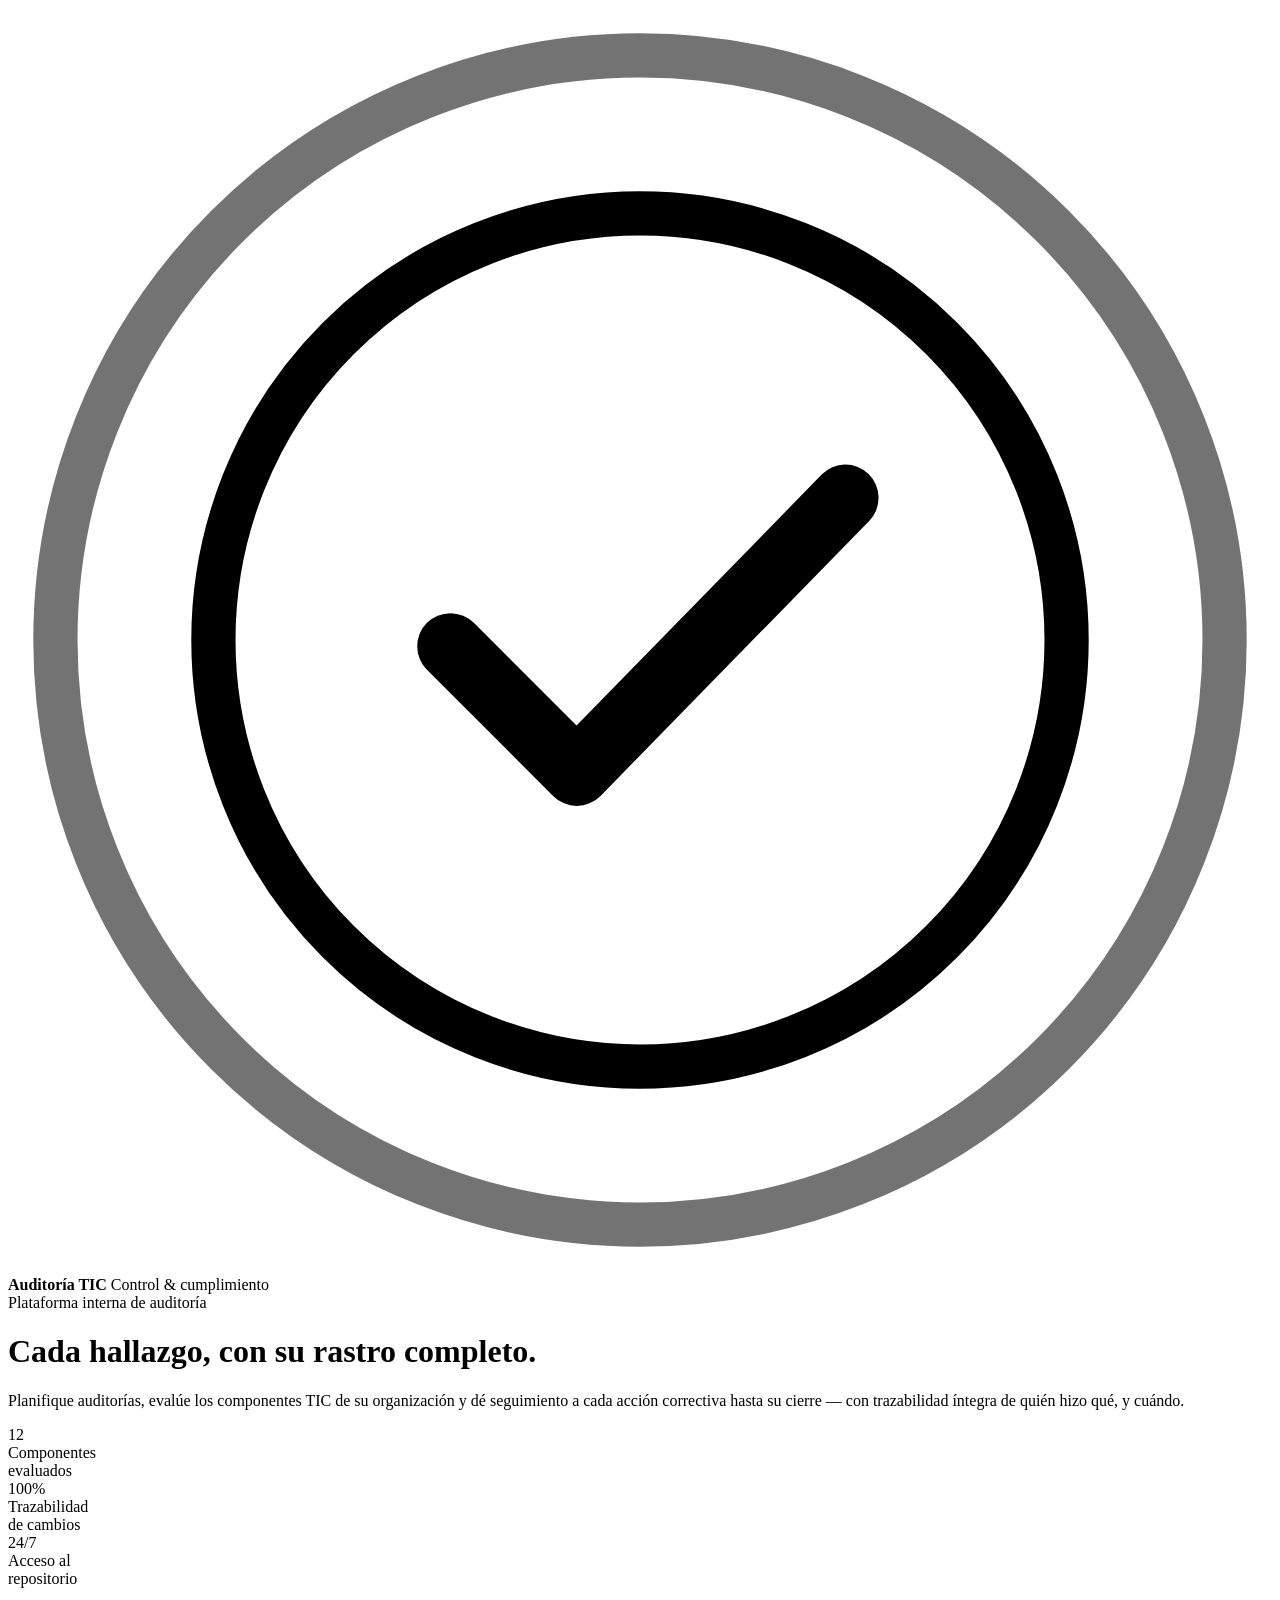
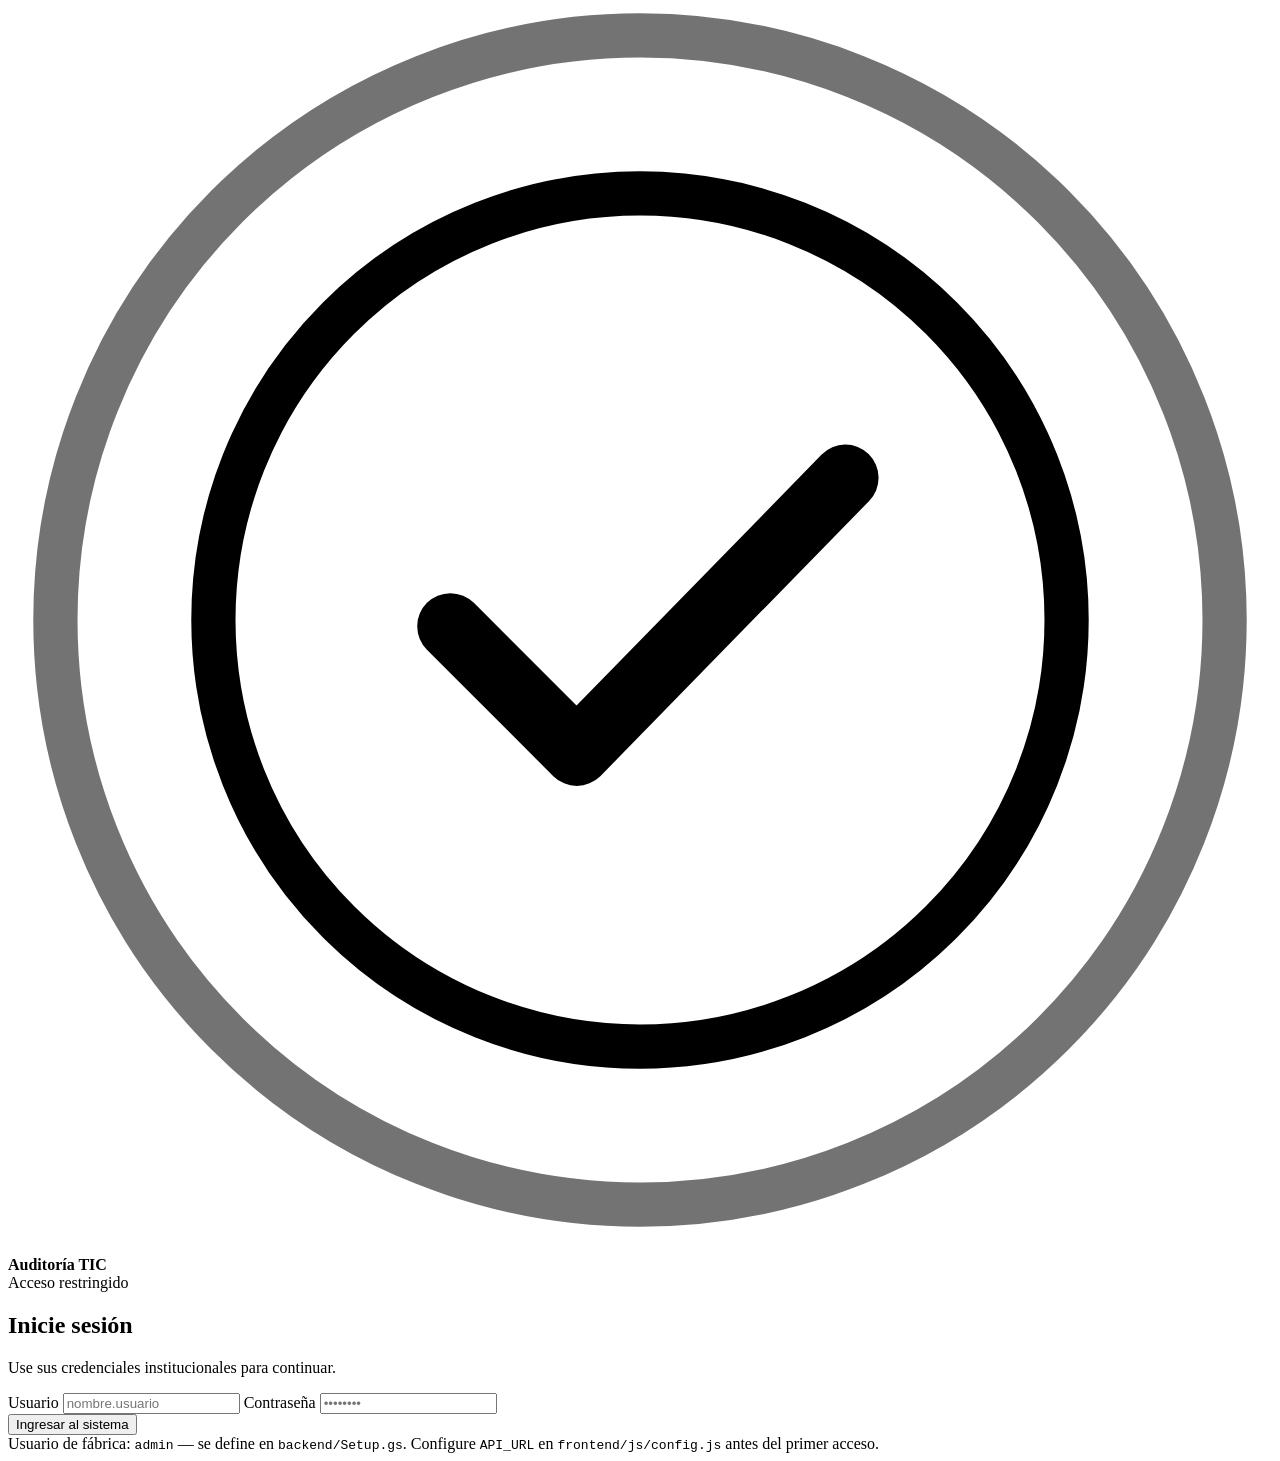
==== index.html @ 48dc1061 "Add files via upload" ====
<!DOCTYPE html>
<html lang="es">
<head>
<meta charset="UTF-8">
<meta name="viewport" content="width=device-width, initial-scale=1.0">
<title>Auditoría TIC · Acceso al sistema</title>
<link rel="preconnect" href="https://fonts.googleapis.com">
<link href="https://fonts.googleapis.com/css2?family=Fraunces:opsz,wght@9..144,500;9..144,600&family=Inter:wght@400;500;600;700&family=IBM+Plex+Mono:wght@500;600&display=swap" rel="stylesheet">
<link rel="stylesheet" href="css/style.css">
</head>
<body>
<div class="login-shell">

  <!-- Panel de marca -->
  <div class="login-panel">
    <div class="login-panel__brand">
      <svg class="sello" viewBox="0 0 40 40" fill="none" xmlns="http://www.w3.org/2000/svg">
        <circle cx="20" cy="20" r="18.5" stroke="currentColor" stroke-width="1.4" opacity=".55"/>
        <circle cx="20" cy="20" r="13.5" stroke="currentColor" stroke-width="1.4"/>
        <path d="M14 20.2L18 24.2L26.5 15.5" stroke="currentColor" stroke-width="2.1" stroke-linecap="round" stroke-linejoin="round"/>
      </svg>
      <div>
        <strong>Auditoría TIC</strong>
        <span>Control &amp; cumplimiento</span>
      </div>
    </div>

    <div class="login-panel__hero">
      <div class="eyebrow">Plataforma interna de auditoría</div>
      <h1>Cada hallazgo, con su rastro completo.</h1>
      <p>Planifique auditorías, evalúe los componentes TIC de su organización y dé seguimiento a cada
        acción correctiva hasta su cierre — con trazabilidad íntegra de quién hizo qué, y cuándo.</p>
    </div>

    <div class="login-panel__meta">
      <div><div class="n">12</div><div class="t">Componentes<br>evaluados</div></div>
      <div><div class="n">100%</div><div class="t">Trazabilidad<br>de cambios</div></div>
      <div><div class="n">24/7</div><div class="t">Acceso al<br>repositorio</div></div>
    </div>
  </div>

  <!-- Formulario -->
  <div class="login-form-wrap">
    <div class="login-card">
      <div class="mobile-brand">
        <svg class="sello" viewBox="0 0 40 40" fill="none" xmlns="http://www.w3.org/2000/svg">
          <circle cx="20" cy="20" r="18.5" stroke="currentColor" stroke-width="1.4" opacity=".55"/>
          <circle cx="20" cy="20" r="13.5" stroke="currentColor" stroke-width="1.4"/>
          <path d="M14 20.2L18 24.2L26.5 15.5" stroke="currentColor" stroke-width="2.1" stroke-linecap="round" stroke-linejoin="round"/>
        </svg>
        <strong>Auditoría TIC</strong>
      </div>

      <div class="eyebrow">Acceso restringido</div>
      <h2>Inicie sesión</h2>
      <p class="sub">Use sus credenciales institucionales para continuar.</p>

      <form id="form-login">
        <label for="usuario">Usuario</label>
        <input type="text" id="usuario" placeholder="nombre.usuario" required autocomplete="username">

        <label for="password">Contraseña</label>
        <input type="password" id="password" placeholder="••••••••" required autocomplete="current-password">

        <div class="login-error" id="login-error"></div>

        <button type="submit" class="btn acento login-submit" id="btn-login">
          Ingresar al sistema
        </button>
      </form>

      <div class="login-hint">
        Usuario de fábrica: <code>admin</code> — se define en <code>backend/Setup.gs</code>.
        Configure <code>API_URL</code> en <code>frontend/js/config.js</code> antes del primer acceso.
      </div>
    </div>
  </div>

</div>

<script src="js/config.js"></script>
<script>
  if (localStorage.getItem('tic_token')) {
    window.location.href = 'dashboard.html';
  }

  document.getElementById('form-login').addEventListener('submit', async (ev) => {
    ev.preventDefault();
    const btn = document.getElementById('btn-login');
    const errorBox = document.getElementById('login-error');
    errorBox.style.display = 'none';

    const usuario = document.getElementById('usuario').value.trim();
    const password = document.getElementById('password').value;

    btn.disabled = true;
    btn.innerHTML = '<span class="spinner"></span> Ingresando...';

    try {
      const resp = await llamarAPI('login', { usuario, password });
      localStorage.setItem('tic_token', resp.token);
      localStorage.setItem('tic_usuario', JSON.stringify(resp.usuario));
      window.location.href = 'dashboard.html';
    } catch (err) {
      errorBox.textContent = err.message;
      errorBox.style.display = 'block';
      btn.disabled = false;
      btn.innerHTML = 'Ingresar al sistema';
    }
  });
</script>
</body>
</html>
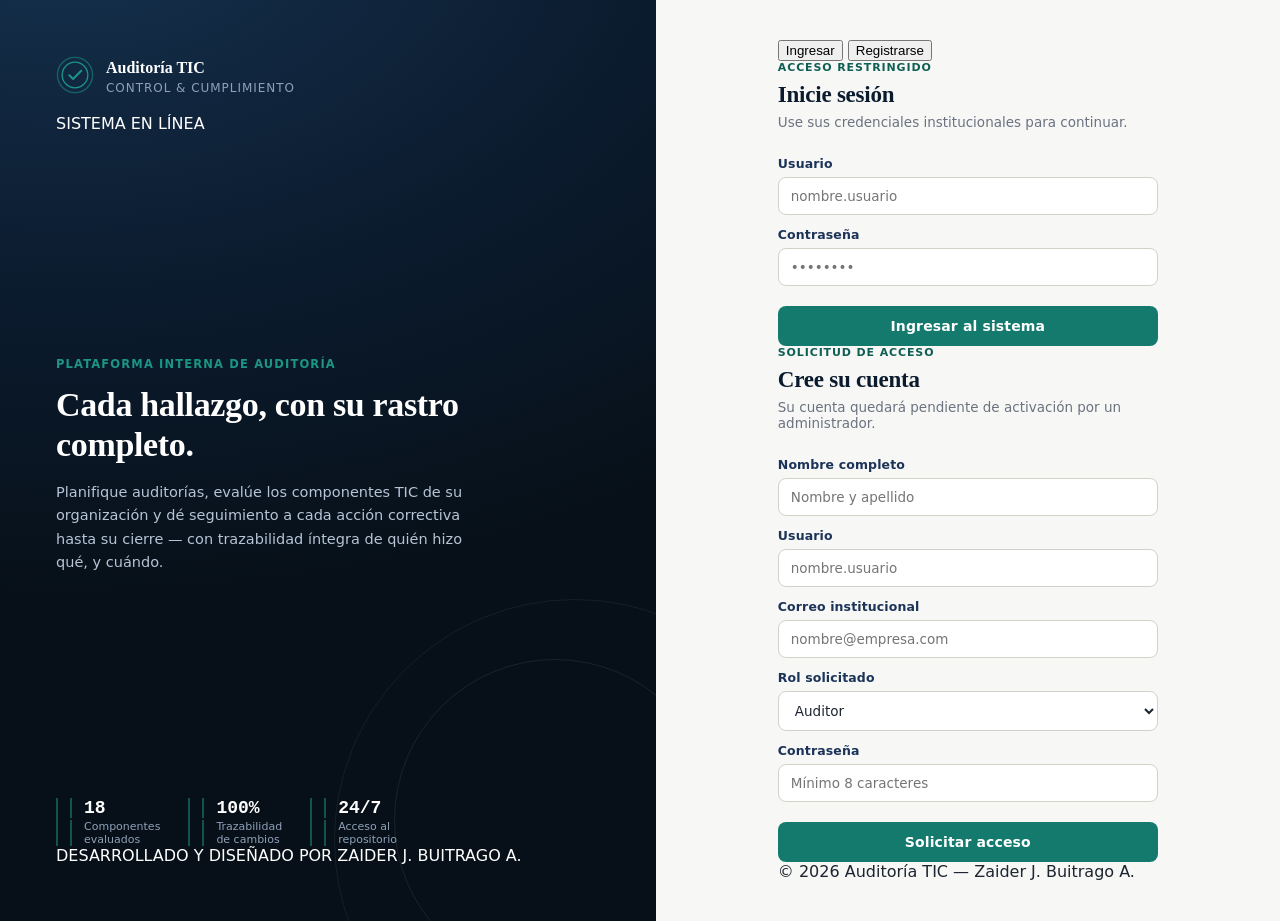
==== commit f18420e5: "index.html" ====
--- a/index.html
+++ b/index.html
@@ -13,15 +13,23 @@
 
   <!-- Panel de marca -->
   <div class="login-panel">
-    <div class="login-panel__brand">
-      <svg class="sello" viewBox="0 0 40 40" fill="none" xmlns="http://www.w3.org/2000/svg">
-        <circle cx="20" cy="20" r="18.5" stroke="currentColor" stroke-width="1.4" opacity=".55"/>
-        <circle cx="20" cy="20" r="13.5" stroke="currentColor" stroke-width="1.4"/>
-        <path d="M14 20.2L18 24.2L26.5 15.5" stroke="currentColor" stroke-width="2.1" stroke-linecap="round" stroke-linejoin="round"/>
-      </svg>
-      <div>
-        <strong>Auditoría TIC</strong>
-        <span>Control &amp; cumplimiento</span>
+    <div>
+      <div class="login-panel__brand">
+        <div class="sello-halo">
+          <svg class="sello" viewBox="0 0 40 40" fill="none" xmlns="http://www.w3.org/2000/svg">
+            <circle cx="20" cy="20" r="18.5" stroke="currentColor" stroke-width="1.4" opacity=".55"/>
+            <circle cx="20" cy="20" r="13.5" stroke="currentColor" stroke-width="1.4"/>
+            <path d="M14 20.2L18 24.2L26.5 15.5" stroke="currentColor" stroke-width="2.1" stroke-linecap="round" stroke-linejoin="round"/>
+          </svg>
+        </div>
+        <div>
+          <strong>Auditoría TIC</strong>
+          <span>Control &amp; cumplimiento</span>
+        </div>
+      </div>
+
+      <div class="status-pill" style="margin-top:16px;">
+        <span class="punto"></span> SISTEMA EN LÍNEA
       </div>
     </div>
 
@@ -32,10 +40,13 @@
         acción correctiva hasta su cierre — con trazabilidad íntegra de quién hizo qué, y cuándo.</p>
     </div>
 
-    <div class="login-panel__meta">
-      <div><div class="n">12</div><div class="t">Componentes<br>evaluados</div></div>
-      <div><div class="n">100%</div><div class="t">Trazabilidad<br>de cambios</div></div>
-      <div><div class="n">24/7</div><div class="t">Acceso al<br>repositorio</div></div>
+    <div>
+      <div class="login-panel__meta">
+        <div><div class="n">18</div><div class="t">Componentes<br>evaluados</div></div>
+        <div><div class="n">100%</div><div class="t">Trazabilidad<br>de cambios</div></div>
+        <div><div class="n">24/7</div><div class="t">Acceso al<br>repositorio</div></div>
+      </div>
+      <div class="login-panel__credito">DESARROLLADO Y DISEÑADO POR ZAIDER J. BUITRAGO A.</div>
     </div>
   </div>
 
@@ -51,28 +62,68 @@
         <strong>Auditoría TIC</strong>
       </div>
 
-      <div class="eyebrow">Acceso restringido</div>
-      <h2>Inicie sesión</h2>
-      <p class="sub">Use sus credenciales institucionales para continuar.</p>
-
-      <form id="form-login">
-        <label for="usuario">Usuario</label>
-        <input type="text" id="usuario" placeholder="nombre.usuario" required autocomplete="username">
-
-        <label for="password">Contraseña</label>
-        <input type="password" id="password" placeholder="••••••••" required autocomplete="current-password">
-
-        <div class="login-error" id="login-error"></div>
-
-        <button type="submit" class="btn acento login-submit" id="btn-login">
-          Ingresar al sistema
-        </button>
-      </form>
-
-      <div class="login-hint">
-        Usuario de fábrica: <code>admin</code> — se define en <code>backend/Setup.gs</code>.
-        Configure <code>API_URL</code> en <code>frontend/js/config.js</code> antes del primer acceso.
-      </div>
+      <div class="login-tabs">
+        <button type="button" id="tab-ingresar" class="activa" onclick="cambiarPestana('ingresar')">Ingresar</button>
+        <button type="button" id="tab-registro" onclick="cambiarPestana('registro')">Registrarse</button>
+      </div>
+
+      <!-- Vista: Ingresar -->
+      <div id="vista-ingresar">
+        <div class="eyebrow">Acceso restringido</div>
+        <h2>Inicie sesión</h2>
+        <p class="sub">Use sus credenciales institucionales para continuar.</p>
+
+        <form id="form-login">
+          <label for="usuario">Usuario</label>
+          <input type="text" id="usuario" placeholder="nombre.usuario" required autocomplete="username">
+
+          <label for="password">Contraseña</label>
+          <input type="password" id="password" placeholder="••••••••" required autocomplete="current-password">
+
+          <div class="login-error" id="login-error"></div>
+
+          <button type="submit" class="btn acento login-submit" id="btn-login">
+            Ingresar al sistema
+          </button>
+        </form>
+      </div>
+
+      <!-- Vista: Registrarse -->
+      <div id="vista-registro" class="login-panel-oculto">
+        <div class="eyebrow">Solicitud de acceso</div>
+        <h2>Cree su cuenta</h2>
+        <p class="sub">Su cuenta quedará pendiente de activación por un administrador.</p>
+
+        <form id="form-registro">
+          <label for="reg-nombre">Nombre completo</label>
+          <input type="text" id="reg-nombre" required placeholder="Nombre y apellido">
+
+          <label for="reg-usuario">Usuario</label>
+          <input type="text" id="reg-usuario" required placeholder="nombre.usuario" autocomplete="username">
+
+          <label for="reg-correo">Correo institucional</label>
+          <input type="email" id="reg-correo" placeholder="nombre@empresa.com">
+
+          <label for="reg-rol">Rol solicitado</label>
+          <select id="reg-rol">
+            <option value="Auditor">Auditor</option>
+            <option value="Responsable de Área">Responsable de Área</option>
+            <option value="Consulta">Consulta</option>
+          </select>
+
+          <label for="reg-password">Contraseña</label>
+          <input type="password" id="reg-password" required placeholder="Mínimo 8 caracteres" autocomplete="new-password">
+
+          <div class="login-error" id="registro-error"></div>
+          <div class="login-exito" id="registro-exito"></div>
+
+          <button type="submit" class="btn acento login-submit" id="btn-registro">
+            Solicitar acceso
+          </button>
+        </form>
+      </div>
+
+      <div class="login-footer-credito">© 2026 Auditoría TIC — Zaider J. Buitrago A.</div>
     </div>
   </div>
 
@@ -82,6 +133,13 @@
 <script>
   if (localStorage.getItem('tic_token')) {
     window.location.href = 'dashboard.html';
+  }
+
+  function cambiarPestana(vista) {
+    document.getElementById('vista-ingresar').classList.toggle('login-panel-oculto', vista !== 'ingresar');
+    document.getElementById('vista-registro').classList.toggle('login-panel-oculto', vista !== 'registro');
+    document.getElementById('tab-ingresar').classList.toggle('activa', vista === 'ingresar');
+    document.getElementById('tab-registro').classList.toggle('activa', vista === 'registro');
   }
 
   document.getElementById('form-login').addEventListener('submit', async (ev) => {
@@ -108,6 +166,39 @@
       btn.innerHTML = 'Ingresar al sistema';
     }
   });
+
+  document.getElementById('form-registro').addEventListener('submit', async (ev) => {
+    ev.preventDefault();
+    const btn = document.getElementById('btn-registro');
+    const errorBox = document.getElementById('registro-error');
+    const exitoBox = document.getElementById('registro-exito');
+    errorBox.style.display = 'none';
+    exitoBox.style.display = 'none';
+
+    const datos = {
+      nombre: document.getElementById('reg-nombre').value.trim(),
+      usuario: document.getElementById('reg-usuario').value.trim(),
+      correo: document.getElementById('reg-correo').value.trim(),
+      rol: document.getElementById('reg-rol').value,
+      password: document.getElementById('reg-password').value
+    };
+
+    btn.disabled = true;
+    btn.innerHTML = '<span class="spinner"></span> Enviando...';
+
+    try {
+      const resp = await llamarAPI('registrarSolicitud', datos);
+      exitoBox.textContent = resp.mensaje || 'Solicitud enviada correctamente.';
+      exitoBox.style.display = 'block';
+      document.getElementById('form-registro').reset();
+    } catch (err) {
+      errorBox.textContent = err.message;
+      errorBox.style.display = 'block';
+    } finally {
+      btn.disabled = false;
+      btn.innerHTML = 'Solicitar acceso';
+    }
+  });
 </script>
 </body>
 </html>
--- a/css/style.css
+++ b/css/style.css
@@ -0,0 +1,286 @@
+/* ============================================================
+   SISTEMA DE AUDITORÍA TIC — Sistema de diseño
+   Paleta: tinta marino + sello verde-azulado (verificación)
+   Tipografía: Fraunces (display) · Inter (UI) · IBM Plex Mono (códigos)
+   ============================================================ */
+
+:root {
+  /* Tinta / marino */
+  --ink-900: #0B1B2E;
+  --ink-800: #122540;
+  --ink-700: #1B3358;
+  --ink-600: #274873;
+  --ink-100: #EAEEF4;
+
+  /* Acento — sello de verificación */
+  --seal-700: #0F5F55;
+  --seal-600: #157A6E;
+  --seal-500: #1C9587;
+  --seal-100: #E3F2EF;
+
+  /* Papel / neutros */
+  --paper-0: #F7F7F5;
+  --paper-50: #FFFFFF;
+  --line: #E4E3DD;
+  --line-strong: #D3D1C8;
+  --text: #1C2430;
+  --muted: #6B7280;
+  --muted-2: #8A8F98;
+
+  /* Semáforo de riesgo / estado */
+  --red-600: #C1443A;
+  --red-100: #FBEAE8;
+  --amber-600: #B8790C;
+  --amber-100: #FBF1DF;
+  --green-600: #1E8E5A;
+  --green-100: #E5F5EC;
+
+  --radio: 10px;
+  --radio-lg: 16px;
+  --sombra: 0 1px 2px rgba(11, 27, 46, .05), 0 6px 20px rgba(11, 27, 46, .06);
+  --sombra-lg: 0 24px 60px rgba(11, 27, 46, .22);
+
+  --f-display: 'Fraunces', Georgia, 'Times New Roman', serif;
+  --f-cuerpo: 'Inter', system-ui, -apple-system, Roboto, Helvetica, Arial, sans-serif;
+  --f-mono: 'IBM Plex Mono', 'SFMono-Regular', Consolas, monospace;
+}
+
+* { box-sizing: border-box; }
+
+html, body {
+  margin: 0; padding: 0;
+  font-family: var(--f-cuerpo);
+  background: var(--paper-0);
+  color: var(--text);
+  -webkit-font-smoothing: antialiased;
+}
+
+h1, h2, h3 { font-family: var(--f-display); font-weight: 600; letter-spacing: -.01em; color: var(--ink-900); }
+code, .mono { font-family: var(--f-mono); }
+
+a { color: var(--seal-700); text-decoration: none; }
+a:hover { text-decoration: underline; }
+
+:focus-visible { outline: 2px solid var(--seal-500); outline-offset: 2px; }
+
+/* ---------- Layout con barra lateral ---------- */
+.app-shell { display: flex; min-height: 100vh; }
+
+.sidebar {
+  width: 258px; flex-shrink: 0;
+  background: linear-gradient(185deg, var(--ink-900) 0%, #081422 100%);
+  color: var(--ink-100);
+  display: flex; flex-direction: column;
+  position: sticky; top: 0; height: 100vh;
+  border-right: 1px solid rgba(255,255,255,.04);
+}
+
+.sidebar__brand {
+  padding: 24px 22px 20px;
+  border-bottom: 1px solid rgba(255,255,255,.08);
+  display: flex; align-items: center; gap: 11px;
+}
+.sidebar__brand .sello { width: 34px; height: 34px; flex-shrink: 0; color: var(--seal-500); }
+.sidebar__brand h1 { font-size: 15px; margin: 0; font-weight: 600; letter-spacing: .01em; color: #fff; font-family: var(--f-display); }
+.sidebar__brand span { font-size: 11px; color: #8FA0B8; letter-spacing: .03em; text-transform: uppercase; }
+
+.sidebar__nav { flex: 1; padding: 16px 12px; overflow-y: auto; }
+.sidebar__nav a {
+  display: flex; align-items: center; gap: 11px;
+  padding: 10px 12px; margin-bottom: 2px;
+  border-radius: 8px; color: #A9B7CB; font-size: 13.5px; font-weight: 500;
+  text-decoration: none; border-left: 2px solid transparent;
+}
+.sidebar__nav a svg { width: 17px; height: 17px; flex-shrink: 0; opacity: .85; }
+.sidebar__nav a:hover { background: rgba(255,255,255,.05); color: #fff; }
+.sidebar__nav a.activo { background: rgba(28,149,135,.16); color: #fff; border-left-color: var(--seal-500); }
+.sidebar__nav a.activo svg { opacity: 1; color: var(--seal-500); }
+
+.sidebar__user {
+  padding: 16px 20px; border-top: 1px solid rgba(255,255,255,.08);
+  font-size: 11.5px; color: #8FA0B8;
+}
+.sidebar__user strong { color: #fff; display: block; font-size: 13.5px; font-weight: 600; margin-bottom: 1px; }
+.sidebar__user button {
+  margin-top: 10px; width: 100%; padding: 8px; font-size: 12px; font-weight: 500;
+  border-radius: 7px; border: 1px solid rgba(255,255,255,.14);
+  background: transparent; color: #A9B7CB; cursor: pointer; font-family: var(--f-cuerpo);
+}
+.sidebar__user button:hover { background: rgba(255,255,255,.07); color: #fff; }
+
+.main { flex: 1; min-width: 0; display: flex; flex-direction: column; }
+
+.topbar {
+  background: var(--paper-50); border-bottom: 1px solid var(--line);
+  padding: 20px 32px; display: flex; align-items: center; justify-content: space-between;
+  position: sticky; top: 0; z-index: 5;
+}
+.topbar h2 { margin: 0; font-size: 21px; }
+.topbar p { margin: 3px 0 0; font-size: 13px; color: var(--muted); }
+
+.contenido { padding: 26px 32px 52px; max-width: 1320px; }
+
+/* ---------- Tarjetas ---------- */
+.card {
+  background: var(--paper-50); border-radius: var(--radio-lg);
+  box-shadow: var(--sombra); border: 1px solid var(--line);
+  padding: 20px 22px;
+}
+.card + .card { margin-top: 18px; }
+
+.kpi-grid { display: grid; grid-template-columns: repeat(auto-fit, minmax(190px, 1fr)); gap: 14px; margin-bottom: 22px; }
+.kpi {
+  background: var(--paper-50); border-radius: var(--radio-lg); box-shadow: var(--sombra);
+  padding: 18px 20px; border: 1px solid var(--line); border-top: 3px solid var(--ink-700);
+}
+.kpi .valor { font-family: var(--f-display); font-size: 30px; font-weight: 600; color: var(--ink-900); line-height: 1; }
+.kpi .etiqueta { font-size: 12px; color: var(--muted); margin-top: 7px; letter-spacing: .01em; }
+.kpi.rojo { border-top-color: var(--red-600); }
+.kpi.verde { border-top-color: var(--green-600); }
+.kpi.amarillo { border-top-color: var(--amber-600); }
+
+.grid-2 { display: grid; grid-template-columns: 1.3fr 1fr; gap: 18px; }
+.grid-3 { display: grid; grid-template-columns: repeat(3, 1fr); gap: 18px; }
+@media (max-width: 1024px) { .grid-2, .grid-3 { grid-template-columns: 1fr; } }
+
+/* ---------- Botones ---------- */
+.btn {
+  display: inline-flex; align-items: center; gap: 7px;
+  border: none; border-radius: 8px; padding: 10px 18px;
+  font-size: 13.5px; font-weight: 600; cursor: pointer; font-family: var(--f-cuerpo);
+  background: var(--ink-900); color: #fff; letter-spacing: .01em;
+}
+.btn:hover { background: var(--ink-800); }
+.btn.acento { background: var(--seal-600); }
+.btn.acento:hover { background: var(--seal-700); }
+.btn.secundario { background: var(--paper-0); color: var(--text); border: 1px solid var(--line-strong); }
+.btn.secundario:hover { background: var(--ink-100); }
+.btn.peligro { background: var(--red-600); color: #fff; }
+.btn.peligro:hover { background: #a3372e; }
+.btn.pequeno { padding: 7px 12px; font-size: 12.5px; }
+.btn:disabled { opacity: .55; cursor: not-allowed; }
+
+/* ---------- Formularios ---------- */
+label { font-size: 12.5px; font-weight: 600; color: var(--ink-700); display: block; margin: 12px 0 6px; letter-spacing: .01em; }
+input, select, textarea {
+  width: 100%; padding: 10px 12px; border-radius: 8px; border: 1px solid var(--line-strong);
+  font-size: 13.5px; font-family: var(--f-cuerpo); background: var(--paper-50); color: var(--text);
+}
+input:focus, select:focus, textarea:focus { outline: none; border-color: var(--seal-500); box-shadow: 0 0 0 3px var(--seal-100); }
+textarea { resize: vertical; min-height: 72px; }
+.form-grid { display: grid; grid-template-columns: 1fr 1fr; gap: 0 16px; }
+@media (max-width: 700px) { .form-grid { grid-template-columns: 1fr; } }
+
+/* ---------- Tablas ---------- */
+table { width: 100%; border-collapse: collapse; font-size: 13.5px; }
+thead th {
+  text-align: left; font-size: 11px; text-transform: uppercase; letter-spacing: .06em;
+  color: var(--muted); padding: 11px 14px; border-bottom: 2px solid var(--line); font-weight: 600;
+}
+tbody td { padding: 13px 14px; border-bottom: 1px solid var(--line); color: var(--text); }
+tbody tr:hover { background: var(--paper-0); }
+tbody td strong.mono, td .mono { font-family: var(--f-mono); font-size: 12.6px; color: var(--ink-800); }
+.tabla-wrap { overflow-x: auto; }
+
+/* ---------- Badges ---------- */
+.badge {
+  display: inline-flex; align-items: center; gap: 5px; padding: 4px 11px; border-radius: 100px;
+  font-size: 11px; font-weight: 700; letter-spacing: .03em; text-transform: uppercase;
+}
+.badge::before { content: ''; width: 6px; height: 6px; border-radius: 50%; background: currentColor; }
+.badge.verde { background: var(--green-100); color: var(--green-600); }
+.badge.rojo { background: var(--red-100); color: var(--red-600); }
+.badge.amarillo { background: var(--amber-100); color: var(--amber-600); }
+.badge.gris { background: var(--ink-100); color: var(--muted); }
+.badge.azul { background: var(--seal-100); color: var(--seal-700); }
+
+/* ---------- Modal ---------- */
+.modal-fondo {
+  position: fixed; inset: 0; background: rgba(9,20,34,.6); backdrop-filter: blur(2px);
+  display: none; align-items: flex-start; justify-content: center;
+  padding: 48px 16px; overflow-y: auto; z-index: 50;
+}
+.modal-fondo.abierto { display: flex; }
+.modal {
+  background: var(--paper-50); border-radius: var(--radio-lg); width: 100%; max-width: 640px;
+  padding: 26px 28px; box-shadow: var(--sombra-lg); border: 1px solid var(--line);
+}
+.modal h3 { margin: 0 0 4px; font-size: 19px; }
+.modal .subt { font-size: 12.8px; color: var(--muted); margin-bottom: 16px; }
+.modal-acciones { display: flex; justify-content: flex-end; gap: 10px; margin-top: 20px; }
+
+/* ---------- Login ---------- */
+.login-shell {
+  min-height: 100vh; display: grid; grid-template-columns: 1.05fr 1fr;
+  background: var(--paper-0);
+}
+@media (max-width: 880px) { .login-shell { grid-template-columns: 1fr; } .login-panel { display: none; } }
+
+.login-panel {
+  background: radial-gradient(1100px 700px at 10% -10%, #16324F 0%, var(--ink-900) 55%, #071018 100%);
+  color: #fff; padding: 56px 56px; display: flex; flex-direction: column; justify-content: space-between;
+  position: relative; overflow: hidden;
+}
+.login-panel::after {
+  content: ''; position: absolute; right: -160px; bottom: -160px; width: 480px; height: 480px;
+  border: 1px solid rgba(255,255,255,.06); border-radius: 50%;
+}
+.login-panel::before {
+  content: ''; position: absolute; right: -60px; bottom: -60px; width: 320px; height: 320px;
+  border: 1px solid rgba(255,255,255,.08); border-radius: 50%;
+}
+.login-panel__brand { display: flex; align-items: center; gap: 12px; position: relative; z-index: 1; }
+.login-panel__brand .sello { width: 38px; height: 38px; color: var(--seal-500); }
+.login-panel__brand span { font-size: 12px; letter-spacing: .08em; text-transform: uppercase; color: #8FA0B8; }
+.login-panel__brand strong { display: block; font-family: var(--f-display); font-size: 16px; font-weight: 600; }
+
+.login-panel__hero { position: relative; z-index: 1; max-width: 420px; }
+.login-panel__hero .eyebrow { font-size: 11.5px; letter-spacing: .1em; text-transform: uppercase; color: var(--seal-500); font-weight: 600; margin-bottom: 14px; }
+.login-panel__hero h1 { font-family: var(--f-display); font-size: 34px; line-height: 1.18; color: #fff; margin: 0 0 16px; font-weight: 600; }
+.login-panel__hero p { font-size: 14.5px; line-height: 1.6; color: #B7C4D6; margin: 0; }
+
+.login-panel__meta { position: relative; z-index: 1; display: flex; gap: 28px; }
+.login-panel__meta div { border-left: 2px solid rgba(28,149,135,.5); padding-left: 12px; }
+.login-panel__meta .n { font-family: var(--f-mono); font-size: 18px; color: #fff; font-weight: 600; }
+.login-panel__meta .t { font-size: 11px; color: #8FA0B8; margin-top: 2px; }
+
+.login-form-wrap { display: flex; align-items: center; justify-content: center; padding: 40px 28px; }
+.login-card { width: 100%; max-width: 380px; }
+.login-card .mobile-brand { display: none; align-items: center; gap: 10px; margin-bottom: 28px; }
+.login-card .mobile-brand .sello { width: 30px; height: 30px; color: var(--seal-600); }
+.login-card .mobile-brand strong { font-family: var(--f-display); font-size: 15px; color: var(--ink-900); }
+@media (max-width: 880px) { .login-card .mobile-brand { display: flex; } }
+
+.login-card .eyebrow { font-size: 11px; letter-spacing: .08em; text-transform: uppercase; color: var(--seal-700); font-weight: 700; margin-bottom: 8px; }
+.login-card h2 { font-size: 23px; margin: 0 0 6px; }
+.login-card p.sub { font-size: 13.5px; color: var(--muted); margin: 0 0 26px; }
+.login-error { background: var(--red-100); color: var(--red-600); font-size: 12.8px; padding: 10px 13px; border-radius: 8px; margin-top: 12px; display: none; font-weight: 500; }
+.login-hint { margin-top: 22px; font-size: 11.8px; color: var(--muted); background: var(--paper-0); border: 1px solid var(--line); padding: 12px 14px; border-radius: 9px; line-height: 1.55; }
+.login-hint code { background: var(--ink-100); padding: 1px 5px; border-radius: 4px; }
+.login-submit { width: 100%; justify-content: center; padding: 12px; margin-top: 20px; font-size: 14px; }
+
+/* ---------- Utilidades ---------- */
+.flex { display: flex; align-items: center; }
+.flex-entre { display: flex; align-items: center; justify-content: space-between; }
+.gap-8 { gap: 8px; } .gap-10 { gap: 10px; } .gap-16 { gap: 16px; }
+.mt-0 { margin-top: 0 !important; }
+.texto-mute { color: var(--muted); font-size: 12.8px; }
+.barra-progreso { height: 8px; border-radius: 100px; background: var(--ink-100); overflow: hidden; }
+.barra-progreso > div { height: 100%; background: var(--seal-600); }
+.vacio { text-align: center; padding: 44px 10px; color: var(--muted); font-size: 13.5px; }
+.chip-filtros { display: flex; flex-wrap: wrap; gap: 8px; margin-bottom: 16px; }
+.chip-filtros select, .chip-filtros input { width: auto; min-width: 170px; }
+.spinner {
+  width: 15px; height: 15px; border: 2px solid rgba(255,255,255,.35);
+  border-top-color: #fff; border-radius: 50%; display: inline-block;
+  animation: girar .7s linear infinite;
+}
+@keyframes girar { to { transform: rotate(360deg); } }
+.toast {
+  position: fixed; bottom: 24px; right: 24px; background: var(--ink-900); color: #fff;
+  padding: 13px 19px; border-radius: 10px; font-size: 13.5px; box-shadow: var(--sombra-lg);
+  z-index: 100; opacity: 0; transform: translateY(10px); transition: all .25s;
+}
+.toast.mostrar { opacity: 1; transform: translateY(0); }
+.toast.error { background: var(--red-600); }
+.toast.exito { background: var(--seal-600); }
